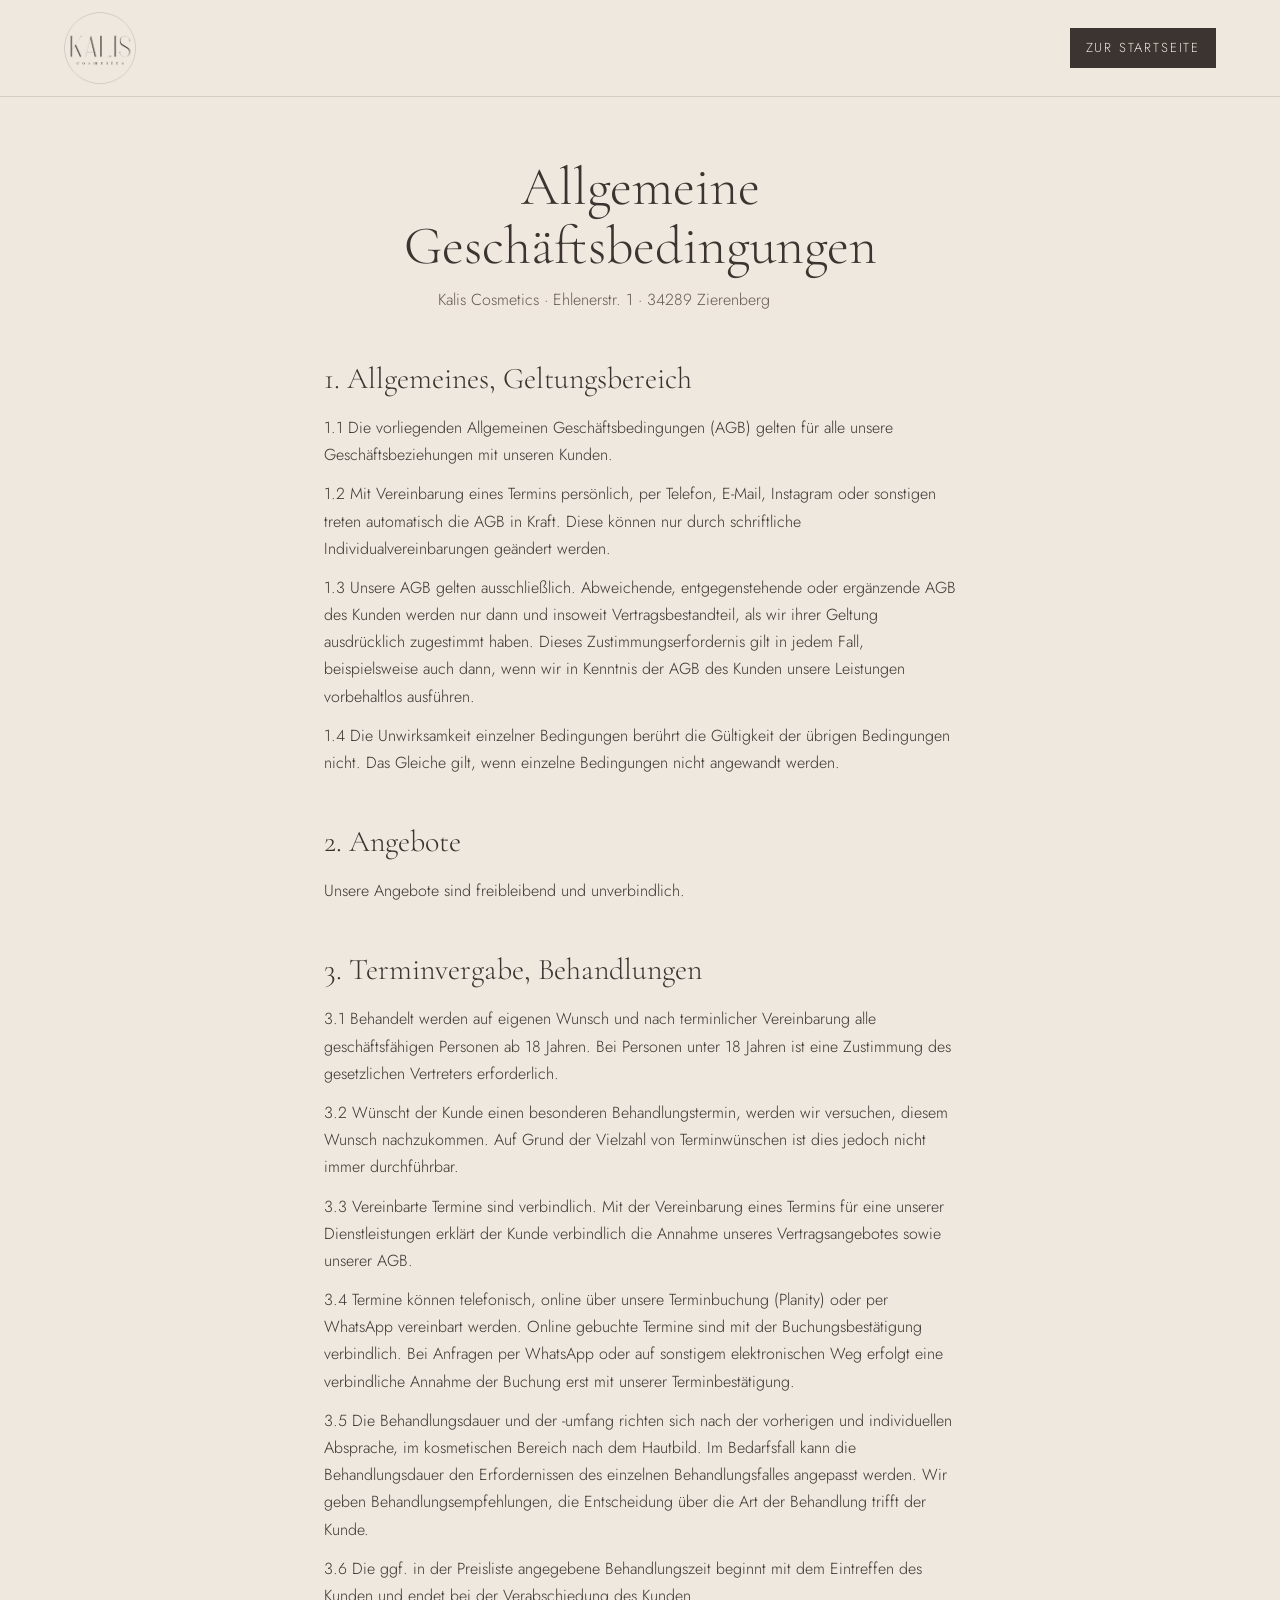
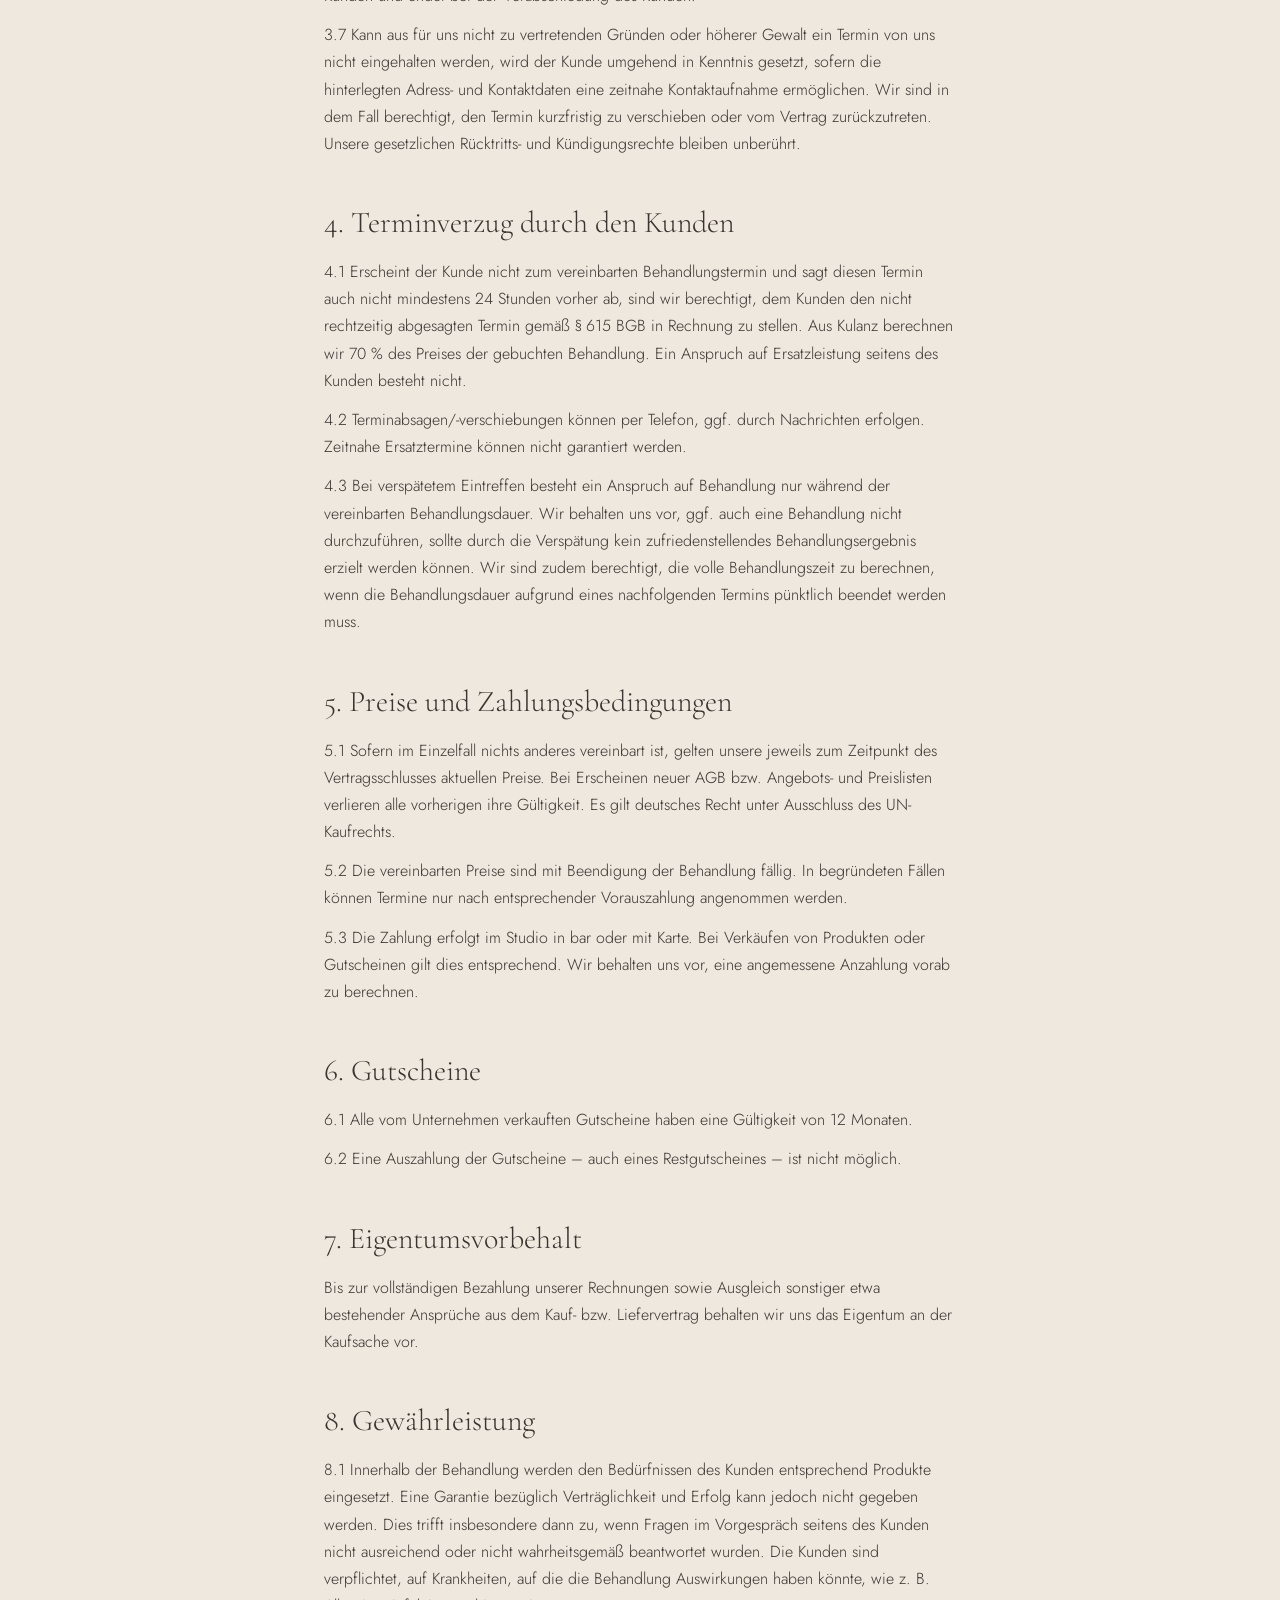
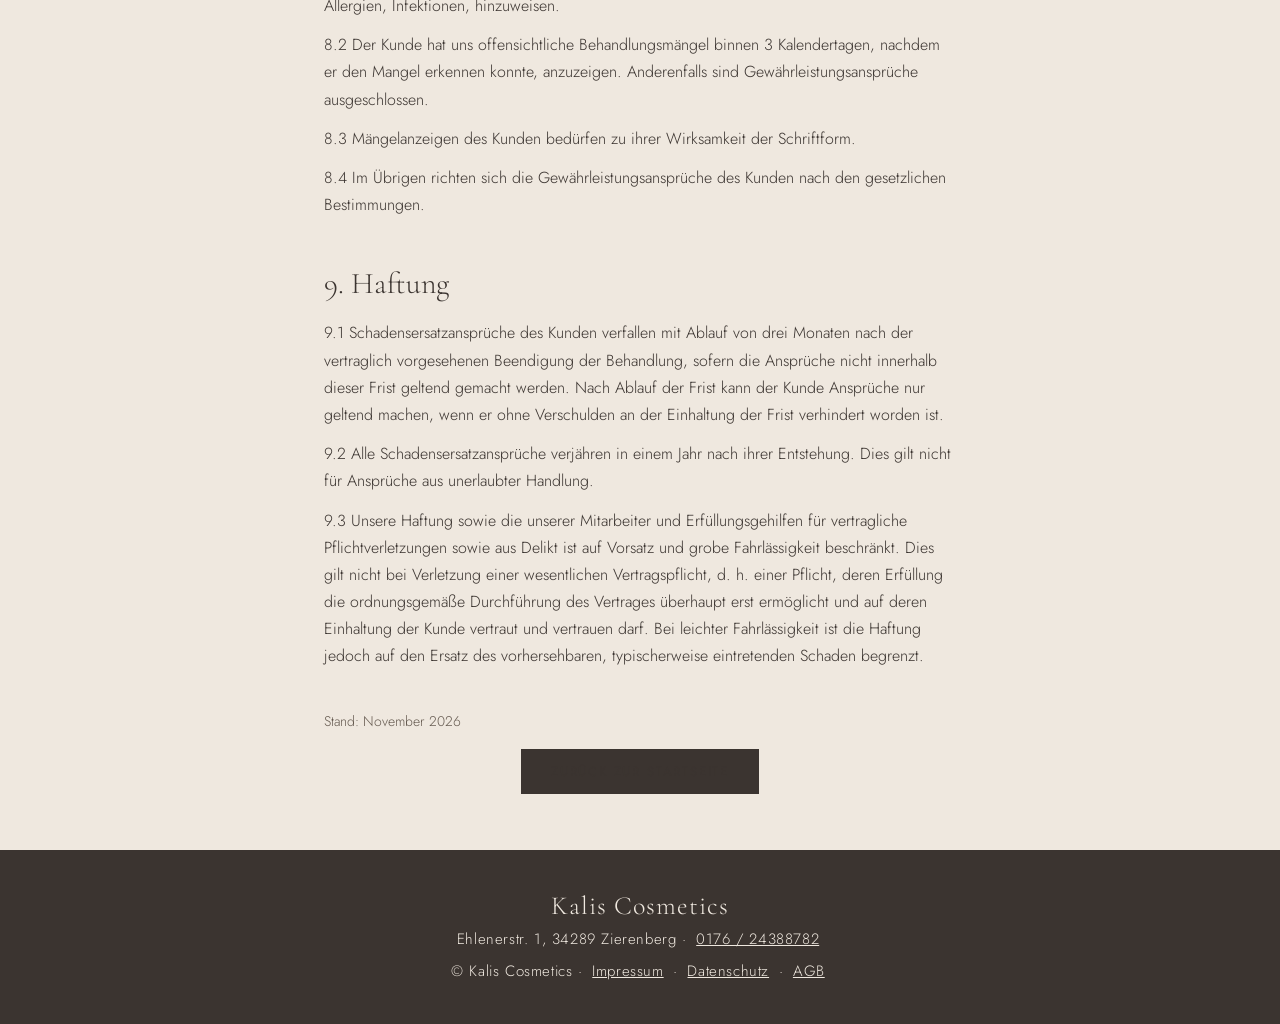
==== agb.html @ 8d2b88e7 "Add files via upload" ====
<!DOCTYPE html>
<html lang="de"><head><meta charset="utf-8"><meta name="viewport" content="width=device-width,initial-scale=1">
<meta name="theme-color" content="#efe8df">
<meta name="color-scheme" content="light">
<title>AGB – Kalis Cosmetics</title>
<meta name="description" content="Allgemeine Geschäftsbedingungen von Kalis Cosmetics in Zierenberg.">
<link rel="icon" href="logo.png" type="image/png">
<link rel="stylesheet" href="style.css?v=20261114e">
</head><body>
<header><a href="index.html" aria-label="Zur Startseite"><img class="logo" src="logo.png" alt="Kalis Cosmetics"></a>
<nav><a href="index.html" class="nav-btn">Zur Startseite</a></nav></header>
<main class="agb">
<h1>Allgemeine Geschäftsbedingungen</h1>
<p class="sub">Kalis Cosmetics · Ehlenerstr. 1 · 34289 Zierenberg</p>

<h2>1. Allgemeines, Geltungsbereich</h2>
<p>1.1 Die vorliegenden Allgemeinen Geschäftsbedingungen (AGB) gelten für alle unsere Geschäftsbeziehungen mit unseren Kunden.</p>
<p>1.2 Mit Vereinbarung eines Termins persönlich, per Telefon, E-Mail, Instagram oder sonstigen treten automatisch die AGB in Kraft. Diese können nur durch schriftliche Individualvereinbarungen geändert werden.</p>
<p>1.3 Unsere AGB gelten ausschließlich. Abweichende, entgegenstehende oder ergänzende AGB des Kunden werden nur dann und insoweit Vertragsbestandteil, als wir ihrer Geltung ausdrücklich zugestimmt haben. Dieses Zustimmungserfordernis gilt in jedem Fall, beispielsweise auch dann, wenn wir in Kenntnis der AGB des Kunden unsere Leistungen vorbehaltlos ausführen.</p>
<p>1.4 Die Unwirksamkeit einzelner Bedingungen berührt die Gültigkeit der übrigen Bedingungen nicht. Das Gleiche gilt, wenn einzelne Bedingungen nicht angewandt werden.</p>

<h2>2. Angebote</h2>
<p>Unsere Angebote sind freibleibend und unverbindlich.</p>

<h2>3. Terminvergabe, Behandlungen</h2>
<p>3.1 Behandelt werden auf eigenen Wunsch und nach terminlicher Vereinbarung alle geschäftsfähigen Personen ab 18 Jahren. Bei Personen unter 18 Jahren ist eine Zustimmung des gesetzlichen Vertreters erforderlich.</p>
<p>3.2 Wünscht der Kunde einen besonderen Behandlungstermin, werden wir versuchen, diesem Wunsch nachzukommen. Auf Grund der Vielzahl von Terminwünschen ist dies jedoch nicht immer durchführbar.</p>
<p>3.3 Vereinbarte Termine sind verbindlich. Mit der Vereinbarung eines Termins für eine unserer Dienstleistungen erklärt der Kunde verbindlich die Annahme unseres Vertragsangebotes sowie unserer AGB.</p>
<p>3.4 Termine können telefonisch, online über unsere Terminbuchung (Planity) oder per WhatsApp vereinbart werden. Online gebuchte Termine sind mit der Buchungsbestätigung verbindlich. Bei Anfragen per WhatsApp oder auf sonstigem elektronischen Weg erfolgt eine verbindliche Annahme der Buchung erst mit unserer Terminbestätigung.</p>
<p>3.5 Die Behandlungsdauer und der -umfang richten sich nach der vorherigen und individuellen Absprache, im kosmetischen Bereich nach dem Hautbild. Im Bedarfsfall kann die Behandlungsdauer den Erfordernissen des einzelnen Behandlungsfalles angepasst werden. Wir geben Behandlungsempfehlungen, die Entscheidung über die Art der Behandlung trifft der Kunde.</p>
<p>3.6 Die ggf. in der Preisliste angegebene Behandlungszeit beginnt mit dem Eintreffen des Kunden und endet bei der Verabschiedung des Kunden.</p>
<p>3.7 Kann aus für uns nicht zu vertretenden Gründen oder höherer Gewalt ein Termin von uns nicht eingehalten werden, wird der Kunde umgehend in Kenntnis gesetzt, sofern die hinterlegten Adress- und Kontaktdaten eine zeitnahe Kontaktaufnahme ermöglichen. Wir sind in dem Fall berechtigt, den Termin kurzfristig zu verschieben oder vom Vertrag zurückzutreten. Unsere gesetzlichen Rücktritts- und Kündigungsrechte bleiben unberührt.</p>

<h2>4. Terminverzug durch den Kunden</h2>
<p>4.1 Erscheint der Kunde nicht zum vereinbarten Behandlungstermin und sagt diesen Termin auch nicht mindestens 24 Stunden vorher ab, sind wir berechtigt, dem Kunden den nicht rechtzeitig abgesagten Termin gemäß § 615 BGB in Rechnung zu stellen. Aus Kulanz berechnen wir 70 % des Preises der gebuchten Behandlung. Ein Anspruch auf Ersatzleistung seitens des Kunden besteht nicht.</p>
<p>4.2 Terminabsagen/-verschiebungen können per Telefon, ggf. durch Nachrichten erfolgen. Zeitnahe Ersatztermine können nicht garantiert werden.</p>
<p>4.3 Bei verspätetem Eintreffen besteht ein Anspruch auf Behandlung nur während der vereinbarten Behandlungsdauer. Wir behalten uns vor, ggf. auch eine Behandlung nicht durchzuführen, sollte durch die Verspätung kein zufriedenstellendes Behandlungsergebnis erzielt werden können. Wir sind zudem berechtigt, die volle Behandlungszeit zu berechnen, wenn die Behandlungsdauer aufgrund eines nachfolgenden Termins pünktlich beendet werden muss.</p>

<h2>5. Preise und Zahlungsbedingungen</h2>
<p>5.1 Sofern im Einzelfall nichts anderes vereinbart ist, gelten unsere jeweils zum Zeitpunkt des Vertragsschlusses aktuellen Preise. Bei Erscheinen neuer AGB bzw. Angebots- und Preislisten verlieren alle vorherigen ihre Gültigkeit. Es gilt deutsches Recht unter Ausschluss des UN-Kaufrechts.</p>
<p>5.2 Die vereinbarten Preise sind mit Beendigung der Behandlung fällig. In begründeten Fällen können Termine nur nach entsprechender Vorauszahlung angenommen werden.</p>
<p>5.3 Die Zahlung erfolgt im Studio in bar oder mit Karte. Bei Verkäufen von Produkten oder Gutscheinen gilt dies entsprechend. Wir behalten uns vor, eine angemessene Anzahlung vorab zu berechnen.</p>

<h2>6. Gutscheine</h2>
<p>6.1 Alle vom Unternehmen verkauften Gutscheine haben eine Gültigkeit von 12 Monaten.</p>
<p>6.2 Eine Auszahlung der Gutscheine – auch eines Restgutscheines – ist nicht möglich.</p>

<h2>7. Eigentumsvorbehalt</h2>
<p>Bis zur vollständigen Bezahlung unserer Rechnungen sowie Ausgleich sonstiger etwa bestehender Ansprüche aus dem Kauf- bzw. Liefervertrag behalten wir uns das Eigentum an der Kaufsache vor.</p>

<h2>8. Gewährleistung</h2>
<p>8.1 Innerhalb der Behandlung werden den Bedürfnissen des Kunden entsprechend Produkte eingesetzt. Eine Garantie bezüglich Verträglichkeit und Erfolg kann jedoch nicht gegeben werden. Dies trifft insbesondere dann zu, wenn Fragen im Vorgespräch seitens des Kunden nicht ausreichend oder nicht wahrheitsgemäß beantwortet wurden. Die Kunden sind verpflichtet, auf Krankheiten, auf die die Behandlung Auswirkungen haben könnte, wie z. B. Allergien, Infektionen, hinzuweisen.</p>
<p>8.2 Der Kunde hat uns offensichtliche Behandlungsmängel binnen 3 Kalendertagen, nachdem er den Mangel erkennen konnte, anzuzeigen. Anderenfalls sind Gewährleistungsansprüche ausgeschlossen.</p>
<p>8.3 Mängelanzeigen des Kunden bedürfen zu ihrer Wirksamkeit der Schriftform.</p>
<p>8.4 Im Übrigen richten sich die Gewährleistungsansprüche des Kunden nach den gesetzlichen Bestimmungen.</p>

<h2>9. Haftung</h2>
<p>9.1 Schadensersatzansprüche des Kunden verfallen mit Ablauf von drei Monaten nach der vertraglich vorgesehenen Beendigung der Behandlung, sofern die Ansprüche nicht innerhalb dieser Frist geltend gemacht werden. Nach Ablauf der Frist kann der Kunde Ansprüche nur geltend machen, wenn er ohne Verschulden an der Einhaltung der Frist verhindert worden ist.</p>
<p>9.2 Alle Schadensersatzansprüche verjähren in einem Jahr nach ihrer Entstehung. Dies gilt nicht für Ansprüche aus unerlaubter Handlung.</p>
<p>9.3 Unsere Haftung sowie die unserer Mitarbeiter und Erfüllungsgehilfen für vertragliche Pflichtverletzungen sowie aus Delikt ist auf Vorsatz und grobe Fahrlässigkeit beschränkt. Dies gilt nicht bei Verletzung einer wesentlichen Vertragspflicht, d. h. einer Pflicht, deren Erfüllung die ordnungsgemäße Durchführung des Vertrages überhaupt erst ermöglicht und auf deren Einhaltung der Kunde vertraut und vertrauen darf. Bei leichter Fahrlässigkeit ist die Haftung jedoch auf den Ersatz des vorhersehbaren, typischerweise eintretenden Schaden begrenzt.</p>

<p class="stand">Stand: November 2026</p>
<p class="mehr"><a href="index.html" class="btn">Zurück zur Startseite</a></p>
</main>
<footer><p class="f-name">Kalis Cosmetics</p><p>Ehlenerstr. 1, 34289 Zierenberg · <a href="tel:+4917624388782">0176 / 24388782</a></p><p>© Kalis Cosmetics · <a href="index.html#impressum">Impressum</a> · <a href="index.html#datenschutz">Datenschutz</a> · <a href="agb.html">AGB</a></p></footer>
</body></html>
---- style.css ----
/* Schriften (.woff2) liegen direkt neben dieser Datei (nichts wird von Google geladen) */
@font-face{font-family:"Cormorant Garamond";font-style:normal;font-weight:300 400;font-display:swap;src:url(cormorant-latin-ext.woff2) format("woff2");unicode-range:U+0100-02BA,U+02BD-02C5,U+02C7-02CC,U+02CE-02D7,U+02DD-02FF,U+0304,U+0308,U+0329,U+1D00-1DBF,U+1E00-1E9F,U+1EF2-1EFF,U+2020,U+20A0-20AB,U+20AD-20C0,U+2113,U+2C60-2C7F,U+A720-A7FF}
@font-face{font-family:"Cormorant Garamond";font-style:normal;font-weight:300 400;font-display:swap;src:url(cormorant-latin.woff2) format("woff2");unicode-range:U+0000-00FF,U+0131,U+0152-0153,U+02BB-02BC,U+02C6,U+02DA,U+02DC,U+0304,U+0308,U+0329,U+2000-206F,U+20AC,U+2122,U+2191,U+2193,U+2212,U+2215,U+FEFF,U+FFFD}
@font-face{font-family:Jost;font-style:normal;font-weight:300 400;font-display:swap;src:url(jost-latin-ext.woff2) format("woff2");unicode-range:U+0100-02BA,U+02BD-02C5,U+02C7-02CC,U+02CE-02D7,U+02DD-02FF,U+0304,U+0308,U+0329,U+1D00-1DBF,U+1E00-1E9F,U+1EF2-1EFF,U+2020,U+20A0-20AB,U+20AD-20C0,U+2113,U+2C60-2C7F,U+A720-A7FF}
@font-face{font-family:Jost;font-style:normal;font-weight:300 400;font-display:swap;src:url(jost-latin.woff2) format("woff2");unicode-range:U+0000-00FF,U+0131,U+0152-0153,U+02BB-02BC,U+02C6,U+02DA,U+02DC,U+0304,U+0308,U+0329,U+2000-206F,U+20AC,U+2122,U+2191,U+2193,U+2212,U+2215,U+FEFF,U+FFFD}
:root{--bg:#efe8df;--bg2:#e6ddd1;--bg3:#ddd2c3;--tx:#3b3430;--mu:#64594f;--line:#3b343026}
*{box-sizing:border-box}html{scroll-behavior:smooth;background:var(--bg);color-scheme:light;-webkit-text-size-adjust:100%}
body{margin:0;background:var(--bg);color:var(--tx);font:300 17px/1.7 Jost,system-ui,sans-serif}
h1,h2,h3{font-family:"Cormorant Garamond",Georgia,serif;font-weight:300;margin:0}
header{display:flex;align-items:center;justify-content:space-between;padding:12px 5vw;position:sticky;top:0;background:var(--bg);z-index:5;border-bottom:1px solid var(--line)}
.logo{width:72px;height:72px;display:block}
nav a{margin-left:20px;color:var(--tx);text-decoration:none;font-size:13px;letter-spacing:.14em;text-transform:uppercase}
section{padding:70px 5vw;max-width:1340px;margin:auto}
h2{font-size:clamp(34px,6vw,52px);text-align:center;margin-bottom:10px}
.sub{text-align:center;color:var(--mu);margin:0 auto 38px;max-width:560px}
.hero{text-align:center;padding:60px 5vw 30px}.hero-logo{width:min(220px,50vw);height:auto;display:block;margin:0 auto 34px}.hero h1{font-size:clamp(40px,8vw,74px);line-height:1.1}
.hero p{color:var(--mu);max-width:520px;margin:16px auto 0}
.hero-foto{max-width:1240px;margin:30px auto 0;padding:0 5vw}.hero-foto img{width:100%;display:block}
.btn{display:inline-block;background:var(--tx);color:var(--bg);padding:13px 30px;border:0;text-decoration:none;letter-spacing:.14em;text-transform:uppercase;font:400 13px Jost,sans-serif;cursor:pointer;margin:4px}
.tiles{display:grid;grid-template-columns:repeat(4,1fr);gap:18px}
.tile{all:unset;box-sizing:border-box;cursor:pointer;background:var(--bg2);display:flex;flex-direction:column;text-align:center;color:var(--tx);border:1px solid var(--line);transition:background .2s;overflow:hidden}
.tile img{width:100%;aspect-ratio:4/3;object-fit:cover;display:block;transition:transform .5s}.tile:hover img,.tile:focus-visible img{transform:scale(1.04)}
.tile-text{flex:1;display:flex;flex-direction:column;justify-content:center;align-items:center;padding:18px 14px 20px;position:relative;background:inherit}
.tile:hover,.tile:focus-visible{background:var(--bg3);outline:1px solid var(--tx)}
.btn:hover{background:#2b2522}
.tile h3{font-size:30px;line-height:1.15}.tile span{font-size:13px;letter-spacing:.1em;text-transform:uppercase;color:var(--mu);margin-top:8px}
.tile em{font-style:normal;font-size:12px;letter-spacing:.14em;text-transform:uppercase;margin-top:16px;padding-bottom:2px;border-bottom:1px solid currentColor}
/* Fenster (Preise, Termin buchen, Galerie) – einfache Überlagerung, funktioniert in allen Browsern */
.modal{position:fixed;top:0;right:0;bottom:0;left:0;z-index:100;background:rgba(0,0,0,.66);display:flex;align-items:center;justify-content:center}
.modal[hidden]{display:none}
html.modal-offen,html.modal-offen body{overflow:hidden}
.modal-box{position:relative;max-width:640px;width:92vw;max-height:90vh;max-height:90dvh;background:var(--bg);color:var(--tx);overflow:hidden;box-shadow:0 20px 60px rgba(0,0,0,.25)}
/* Buchungsfenster: Kopf (×) bleibt stehen, nur der Inhalt scrollt */
/* (bewusst ohne Flexbox: iPhone/Safari zeigte das Fenster sonst mit 0 Höhe an) */
#dc{overflow-y:auto;max-height:90vh;max-height:90dvh;overscroll-behavior:contain;-webkit-overflow-scrolling:touch}

.d{padding:30px 26px 0}.d h3{font-size:38px;padding-right:36px;line-height:1.1}
.aktion{position:sticky;bottom:0;background:var(--bg);border-top:1px solid var(--line);margin:22px -26px 0;padding:14px 26px 18px}
.aktion .btn{margin:4px 6px 4px 0}
.d h4{font:400 13px Jost;letter-spacing:.14em;text-transform:uppercase;margin:22px 0 4px}
ul{list-style:none;margin:0;padding:0}li{display:flex;justify-content:space-between;align-items:baseline;gap:14px;padding:8px 0;border-bottom:1px solid var(--line);font-size:16px}li b{font-weight:400;white-space:nowrap}
.note{color:var(--mu);font-size:15px;margin:14px 0}.note a{color:var(--tx)}
.preis-hinweis{font-size:14px;line-height:1.5;background:var(--bg2);border-left:2px solid var(--tx);padding:10px 14px;margin:12px 0 8px}
.preis-info{font-size:14px;color:var(--mu);max-width:640px;margin:10px auto 0;text-align:center}
.x{position:absolute;top:6px;right:8px;z-index:3;width:44px;height:44px;background:none;border:0;font-size:32px;line-height:1;cursor:pointer;color:var(--tx)}

.team{display:grid;grid-template-columns:repeat(auto-fit,minmax(165px,1fr));gap:24px;text-align:center}
.team img,.ph{width:130px;height:130px;border-radius:50%;object-fit:cover;object-position:top;background:var(--bg2);margin:0 auto 10px;display:block}
.team h3{font-size:30px}.team p{font-size:15px;color:var(--mu);margin:3px 0}.team .rolle{font-size:12px;letter-spacing:.12em;text-transform:uppercase;color:var(--tx);margin-bottom:8px}
.gal{display:grid;grid-template-columns:repeat(3,1fr);gap:10px}
.gi{all:unset;cursor:zoom-in;display:block;overflow:hidden}.gi.zu{display:none}
.gi img{width:100%;aspect-ratio:1;object-fit:cover;display:block;transition:transform .4s}.gi:hover img,.gi:focus-visible img{transform:scale(1.04)}.gi:focus-visible{outline:2px solid var(--tx)}
.modal.lb{background:rgba(29,25,23,.95)}
.lb img{max-width:92vw;max-height:88vh;object-fit:contain;display:block}
.lb .x{color:#fff;position:fixed;top:14px;right:20px;font-size:38px}
.lb-nav{position:fixed;top:50%;transform:translateY(-50%);background:none;border:0;color:#fff;font-size:56px;line-height:1;padding:10px 18px;cursor:pointer}
.lb-prev{left:6px}.lb-next{right:6px}
.about{max-width:860px;margin:0 auto 60px;text-align:center}.about p{margin:0 0 18px}
.about .lead{font:300 clamp(24px,3.4vw,30px)/1.35 "Cormorant Garamond",Georgia,serif}
.h2-team{margin-bottom:34px;scroll-margin-top:110px}
.hero-btn{margin-top:28px}.h1-klein{display:block;font:400 13px/1.4 Jost,sans-serif;letter-spacing:.2em;text-transform:uppercase;color:var(--mu);margin-bottom:14px}.hero .hero-klein{margin-top:12px;font-size:15px}.hero-klein a{color:var(--tx)}
.btn-hell{background:transparent;color:var(--tx);outline:1px solid var(--tx);outline-offset:-1px}.btn-hell:hover{background:var(--bg2)}
.k a.btn{color:var(--bg);text-decoration:none}.k a.btn-hell{color:var(--tx)}
.lbl-k{font-weight:400;font-size:13px;letter-spacing:.14em;text-transform:uppercase}
footer p{margin:6px 0}.f-name{font:300 26px "Cormorant Garamond",Georgia,serif;letter-spacing:.04em}
section{scroll-margin-top:96px}
.burger{display:none;background:none;border:0;cursor:pointer;padding:10px;margin-right:6px}
.burger span{display:block;width:24px;height:1.5px;background:var(--tx);margin:5px 0;transition:transform .25s,opacity .25s}
.burger[aria-expanded="true"] span:nth-child(1){transform:translateY(6.5px) rotate(45deg)}
.burger[aria-expanded="true"] span:nth-child(2){opacity:0}
.burger[aria-expanded="true"] span:nth-child(3){transform:translateY(-6.5px) rotate(-45deg)}
.menu{display:flex;align-items:center}
.agb{max-width:760px;margin:auto;padding:60px 5vw 40px}.agb h1{font-size:clamp(36px,6vw,54px);text-align:center;line-height:1.1}
.agb h2{font-size:30px;text-align:left;margin:40px 0 10px}.agb p{font-size:16px;margin:0 0 12px}
.agb .sub{margin-top:10px}.agb .stand{color:var(--mu);font-size:14px;margin-top:40px}.agb .mehr{text-align:center}
.agb-hinweis{font-size:14px;color:var(--mu);margin:10px 0 0}.agb-hinweis a{color:var(--tx)}
.k{text-align:center}.k a{color:var(--tx)}
.k-hinweis{display:block;max-width:440px;margin:6px auto 10px;font-size:15px;line-height:1.55;color:var(--mu);background:var(--bg2);padding:10px 14px}
.legal{max-width:900px;font-size:15px;color:var(--mu)}.legal h3{font:400 13px Jost,sans-serif;letter-spacing:.14em;text-transform:uppercase;color:var(--tx);margin:22px 0 4px}.legal p{margin:0 0 10px}.legal a{color:var(--tx)}
footer{text-align:center;padding:34px 5vw;font-size:15px;color:var(--bg);background:var(--tx);letter-spacing:.04em}footer a{color:var(--bg);margin:0 4px}
nav{display:flex;align-items:center}
.news{display:grid;grid-template-columns:repeat(4,1fr);gap:20px}
.card{background:var(--bg2);border:1px solid var(--line);display:flex;flex-direction:column}
.card img{width:100%;aspect-ratio:4/5;object-fit:cover;object-position:center 25%;display:block}.card img.ganz{object-fit:contain;background:#efe8e1}
.card>div{padding:18px 18px 22px;display:flex;flex-direction:column;flex:1}
.card .lbl{font-size:11px;letter-spacing:.16em;text-transform:uppercase;color:var(--mu)}
.card h3{font-size:30px;line-height:1.15;margin:4px 0 8px}.card p{font-size:16px;margin:0 0 16px}.card>div>.btn{margin-top:auto}
.card .btn+.btn{margin-top:8px}
.card-preise{margin:-4px 0 12px}.card-preise li{font-size:15px;padding:7px 0}.card .card-hinweis{font-size:14px;color:var(--mu);flex:0 0 auto}
@media(min-width:641px){
  .card.gross{grid-column:1/-1;flex-direction:row}
  .card.gross img{width:44%;aspect-ratio:1;flex:none}
  .card.gross>div{padding:36px 44px;justify-content:center}
  .card.gross h3{font-size:44px}.card.gross p{flex:0 0 auto;font-size:17px}
  .card.gross .card-preise li{font-size:17px}
}
.card .btn{align-self:flex-start;margin:0;padding:12px 14px;font-size:12px;letter-spacing:.1em;text-align:center}
.preisliste{columns:2 380px;column-gap:48px}
.pl{break-inside:avoid;margin-bottom:40px}.pl h3{font-size:32px}.pl .who{margin:0 0 4px}
.pl summary{list-style:none;cursor:default}.pl summary::-webkit-details-marker{display:none}
.pl summary .auf-zu{display:none}
.pl h4{font:400 12px Jost,sans-serif;letter-spacing:.14em;text-transform:uppercase;margin:18px 0 2px;color:var(--mu)}
.pl>p:not(.who):not(.note){font-size:14px;color:var(--mu)}
li s{color:var(--mu);margin-right:4px}.ak{font-style:normal;font-size:10px;letter-spacing:.12em;text-transform:uppercase;background:var(--tx);color:var(--bg);padding:2px 6px;margin-left:6px;vertical-align:middle}
@media print{header,nav,.hero,.hero-foto,#aktuelles,#leistungen,#ueber-uns,#galerie,#kontakt,.legal,footer,.mehr button{display:none!important}#preise{padding:0}body{background:#fff}.ak{border:1px solid #000}}
.mehr{margin-top:26px}.mehr a{color:var(--tx)}
nav .nav-btn{background:var(--tx);color:var(--bg);padding:9px 16px}nav .nav-btn:hover{background:#2b2522}
.wahl{display:grid;gap:12px;margin-top:20px}
.wahl .wahl-k{all:unset;display:block;box-sizing:border-box;cursor:pointer;padding:18px 20px;background:var(--bg2);border:1px solid var(--line);transition:background .2s}
.wahl .wahl-k:hover,.wahl .wahl-k:focus-visible{background:var(--bg3);outline:1px solid var(--tx)}
.wahl strong{display:block;font:300 28px/1.2 "Cormorant Garamond",Georgia,serif}.wahl span{font-size:14px;color:var(--mu)}
@media(max-width:900px){.tiles{grid-template-columns:repeat(2,1fr)}.news{grid-template-columns:repeat(2,1fr)}}
@media(max-width:860px){
  .burger{display:block}
  .menu{display:none;position:absolute;top:100%;left:0;right:0;flex-direction:column;align-items:stretch;background:var(--bg);border-bottom:1px solid var(--line);box-shadow:0 12px 24px #3b343014;padding:6px 5vw 14px}
  .menu.auf{display:flex}
  .menu a{margin:0;padding:14px 0;font-size:14px;border-bottom:1px solid var(--line)}.menu a:last-child{border-bottom:0}
  nav .nav-btn{margin-left:4px}
}
@media(max-width:640px){nav .nav-btn{padding:8px 12px;font-size:11px}.logo{width:60px;height:60px}section{padding:50px 5vw}.gal{grid-template-columns:repeat(2,1fr);gap:6px}.lb-nav{font-size:40px;padding:8px}
  /* Aktuelles: untereinander */
  .news{grid-template-columns:1fr;gap:16px}.card img{aspect-ratio:4/3}.card img.ganz{aspect-ratio:1}
  /* Leistungen: zwei Kacheln nebeneinander */
  .tiles{grid-template-columns:repeat(2,1fr);gap:10px}.tile-text{padding:12px 8px 14px}
  .tile h3{font-size:22px}.tile span{font-size:11px}.tile em{font-size:11px;margin-top:10px}
  /* Preisliste: Bereiche zum Aufklappen */
  .pl{margin-bottom:0;border-bottom:1px solid var(--line)}.pl summary{cursor:pointer;display:flex;align-items:center;gap:12px;padding:14px 0}
  .pl summary>div{flex:1}.pl summary h3{font-size:27px}.pl summary .who{margin:0}
  .pl summary .auf-zu{display:block;font-size:28px;font-weight:300;line-height:1;transition:transform .2s}.pl[open] summary .auf-zu{transform:rotate(45deg)}
  .pl[open]{padding-bottom:18px}
  /* Team: zwei nebeneinander */
  .team{grid-template-columns:repeat(2,1fr);gap:30px 14px}.team img,.ph{width:110px;height:110px}.team h3{font-size:26px}
}
.nur-handy{display:none}@media(max-width:640px){.nur-handy{display:inline}}
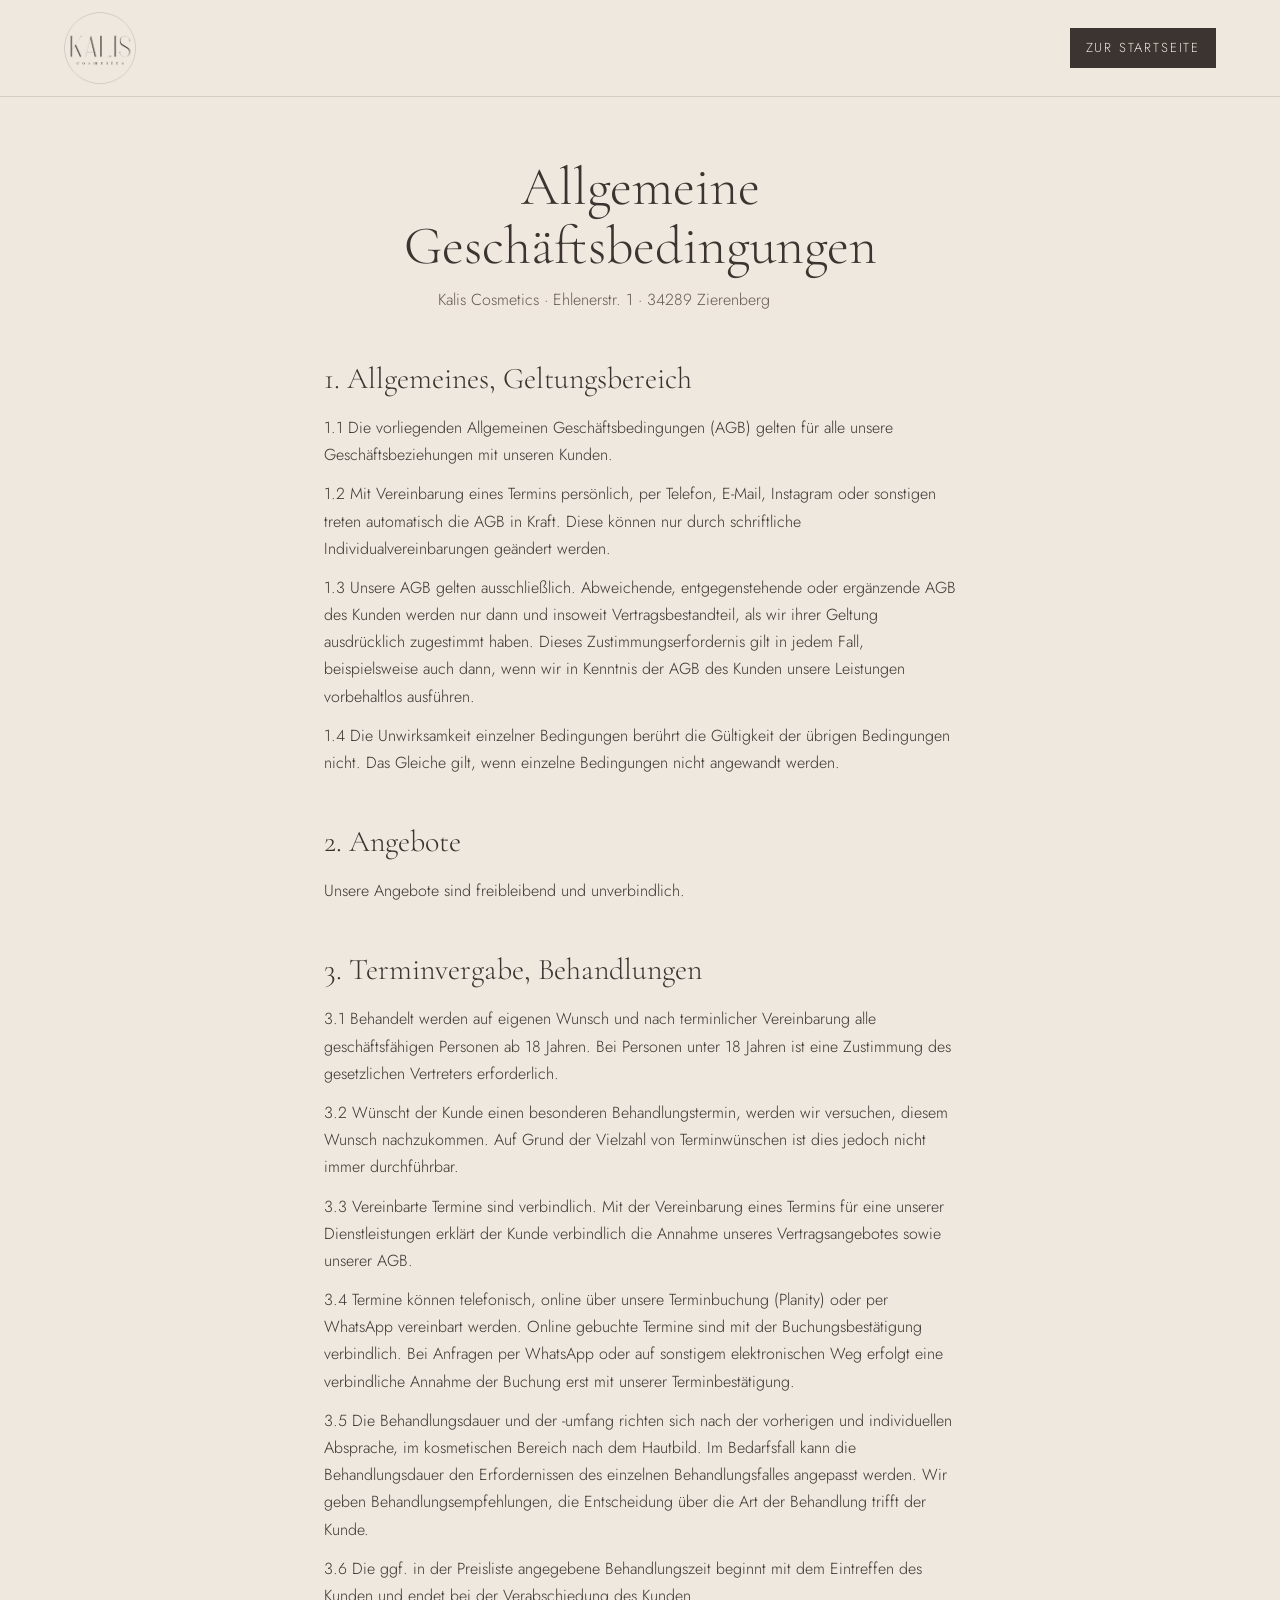
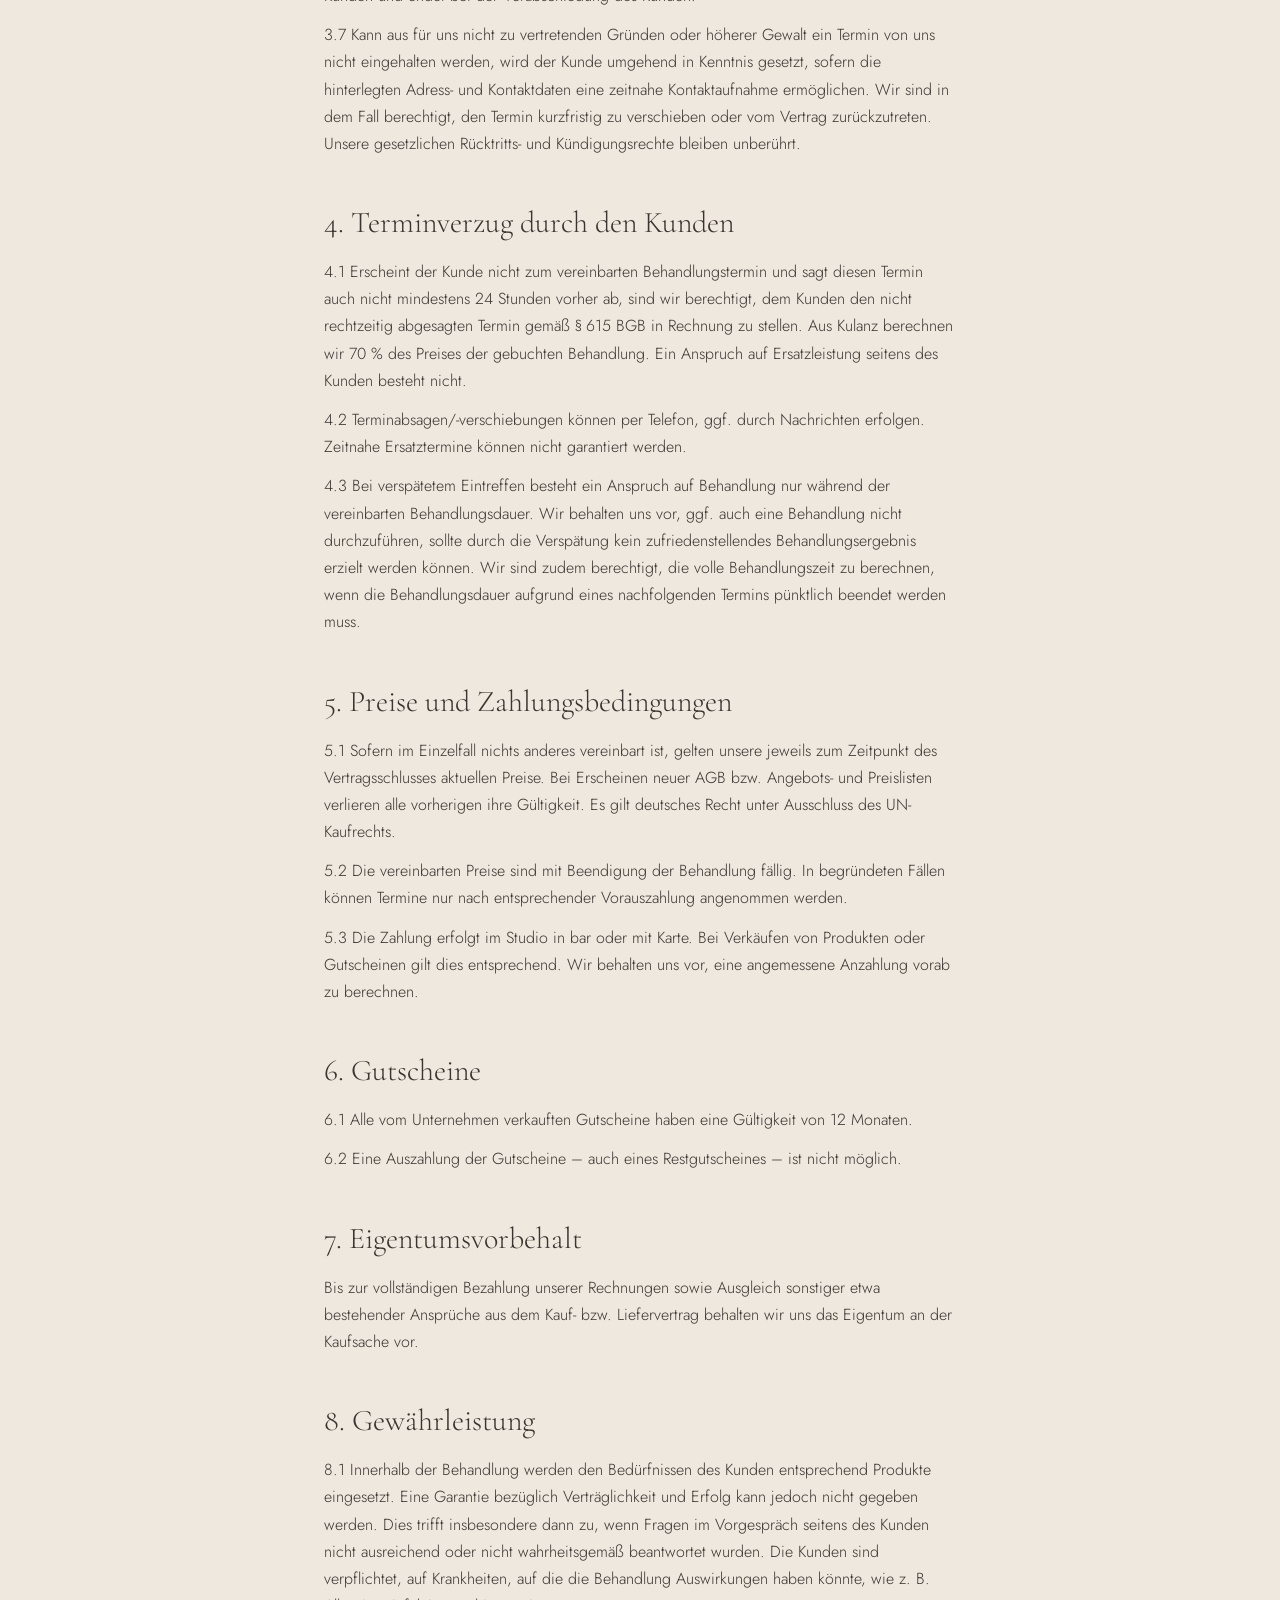
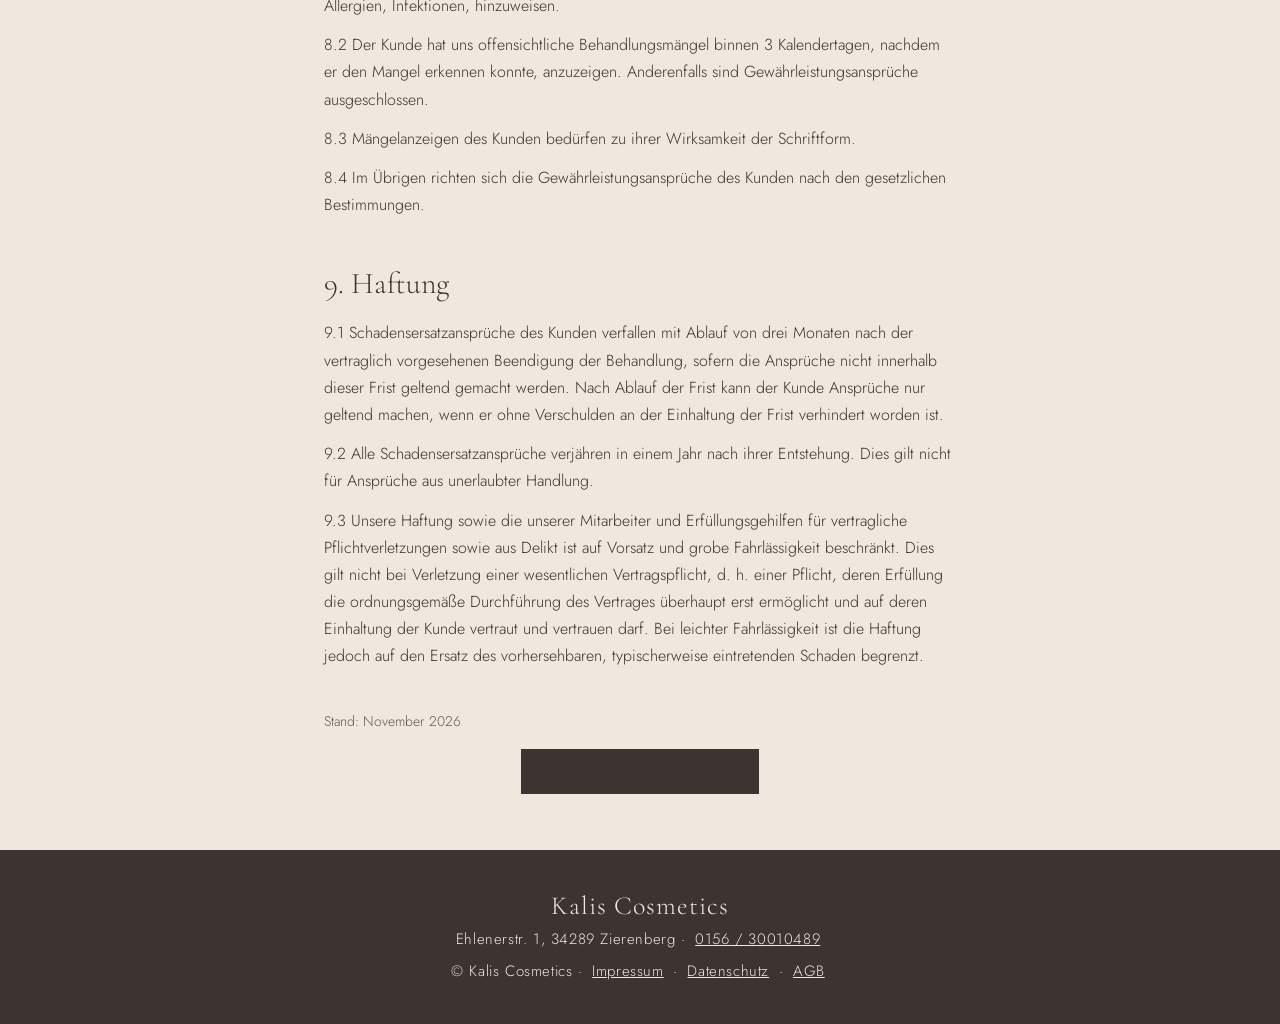
==== commit 5a6d5bbf: "Add files via upload" ====
--- a/agb.html
+++ b/agb.html
@@ -5,7 +5,7 @@
 <title>AGB – Kalis Cosmetics</title>
 <meta name="description" content="Allgemeine Geschäftsbedingungen von Kalis Cosmetics in Zierenberg.">
 <link rel="icon" href="logo.png" type="image/png">
-<link rel="stylesheet" href="style.css?v=20261114e">
+<link rel="stylesheet" href="style.css?v=20261117c">
 </head><body>
 <header><a href="index.html" aria-label="Zur Startseite"><img class="logo" src="logo.png" alt="Kalis Cosmetics"></a>
 <nav><a href="index.html" class="nav-btn">Zur Startseite</a></nav></header>
@@ -62,5 +62,5 @@
 <p class="stand">Stand: November 2026</p>
 <p class="mehr"><a href="index.html" class="btn">Zurück zur Startseite</a></p>
 </main>
-<footer><p class="f-name">Kalis Cosmetics</p><p>Ehlenerstr. 1, 34289 Zierenberg · <a href="tel:+4917624388782">0176 / 24388782</a></p><p>© Kalis Cosmetics · <a href="index.html#impressum">Impressum</a> · <a href="index.html#datenschutz">Datenschutz</a> · <a href="agb.html">AGB</a></p></footer>
+<footer><p class="f-name">Kalis Cosmetics</p><p>Ehlenerstr. 1, 34289 Zierenberg · <a href="tel:+4915630010489">0156 / 30010489</a></p><p>© Kalis Cosmetics · <a href="index.html#impressum">Impressum</a> · <a href="index.html#datenschutz">Datenschutz</a> · <a href="agb.html">AGB</a></p></footer>
 </body></html>
--- a/style.css
+++ b/style.css
@@ -4,7 +4,7 @@
 @font-face{font-family:Jost;font-style:normal;font-weight:300 400;font-display:swap;src:url(jost-latin-ext.woff2) format("woff2");unicode-range:U+0100-02BA,U+02BD-02C5,U+02C7-02CC,U+02CE-02D7,U+02DD-02FF,U+0304,U+0308,U+0329,U+1D00-1DBF,U+1E00-1E9F,U+1EF2-1EFF,U+2020,U+20A0-20AB,U+20AD-20C0,U+2113,U+2C60-2C7F,U+A720-A7FF}
 @font-face{font-family:Jost;font-style:normal;font-weight:300 400;font-display:swap;src:url(jost-latin.woff2) format("woff2");unicode-range:U+0000-00FF,U+0131,U+0152-0153,U+02BB-02BC,U+02C6,U+02DA,U+02DC,U+0304,U+0308,U+0329,U+2000-206F,U+20AC,U+2122,U+2191,U+2193,U+2212,U+2215,U+FEFF,U+FFFD}
 :root{--bg:#efe8df;--bg2:#e6ddd1;--bg3:#ddd2c3;--tx:#3b3430;--mu:#64594f;--line:#3b343026}
-*{box-sizing:border-box}html{scroll-behavior:smooth;background:var(--bg);color-scheme:light;-webkit-text-size-adjust:100%}
+*{box-sizing:border-box}[hidden]{display:none!important}html{scroll-behavior:smooth;background:var(--bg);color-scheme:light;-webkit-text-size-adjust:100%}
 body{margin:0;background:var(--bg);color:var(--tx);font:300 17px/1.7 Jost,system-ui,sans-serif}
 h1,h2,h3{font-family:"Cormorant Garamond",Georgia,serif;font-weight:300;margin:0}
 header{display:flex;align-items:center;justify-content:space-between;padding:12px 5vw;position:sticky;top:0;background:var(--bg);z-index:5;border-bottom:1px solid var(--line)}
@@ -17,7 +17,7 @@
 .hero p{color:var(--mu);max-width:520px;margin:16px auto 0}
 .hero-foto{max-width:1240px;margin:30px auto 0;padding:0 5vw}.hero-foto img{width:100%;display:block}
 .btn{display:inline-block;background:var(--tx);color:var(--bg);padding:13px 30px;border:0;text-decoration:none;letter-spacing:.14em;text-transform:uppercase;font:400 13px Jost,sans-serif;cursor:pointer;margin:4px}
-.tiles{display:grid;grid-template-columns:repeat(4,1fr);gap:18px}
+.tiles{display:grid;grid-template-columns:repeat(3,1fr);gap:20px;max-width:1100px;margin:0 auto}
 .tile{all:unset;box-sizing:border-box;cursor:pointer;background:var(--bg2);display:flex;flex-direction:column;text-align:center;color:var(--tx);border:1px solid var(--line);transition:background .2s;overflow:hidden}
 .tile img{width:100%;aspect-ratio:4/3;object-fit:cover;display:block;transition:transform .5s}.tile:hover img,.tile:focus-visible img{transform:scale(1.04)}
 .tile-text{flex:1;display:flex;flex-direction:column;justify-content:center;align-items:center;padding:18px 14px 20px;position:relative;background:inherit}
@@ -47,8 +47,14 @@
 .team{display:grid;grid-template-columns:repeat(auto-fit,minmax(165px,1fr));gap:24px;text-align:center}
 .team img,.ph{width:130px;height:130px;border-radius:50%;object-fit:cover;object-position:top;background:var(--bg2);margin:0 auto 10px;display:block}
 .team h3{font-size:30px}.team p{font-size:15px;color:var(--mu);margin:3px 0}.team .rolle{font-size:12px;letter-spacing:.12em;text-transform:uppercase;color:var(--tx);margin-bottom:8px}
-.gal{display:grid;grid-template-columns:repeat(3,1fr);gap:10px}
-.gi{all:unset;cursor:zoom-in;display:block;overflow:hidden}.gi.zu{display:none}
+/* Galerie: Flex statt Raster, damit eine unvollständige letzte Reihe mittig steht */
+.gal{display:flex;flex-wrap:wrap;justify-content:center;gap:10px}
+.gi{all:unset;cursor:zoom-in;display:block;overflow:hidden;flex:0 0 calc((100% - 20px)/3);box-sizing:border-box}.gi.zu{display:none}
+.gal-titel{font-size:32px;text-align:center;margin:34px 0 18px}#galerie .sub+.gal-titel{margin-top:10px}
+.gal-tabs{display:flex;flex-wrap:wrap;justify-content:center;gap:8px;margin:0 auto 22px;max-width:1200px}
+.gal-tabs button{all:unset;cursor:pointer;padding:9px 16px;border:1px solid var(--tx);font-size:12px;letter-spacing:.12em;text-transform:uppercase;color:var(--tx);transition:background .2s}
+.gal-tabs button:hover{background:var(--bg2)}.gal-tabs button:focus-visible{outline:2px solid var(--tx);outline-offset:2px}
+.gal-tabs button[aria-selected="true"]{background:var(--tx);color:var(--bg)}
 .gi img{width:100%;aspect-ratio:1;object-fit:cover;display:block;transition:transform .4s}.gi:hover img,.gi:focus-visible img{transform:scale(1.04)}.gi:focus-visible{outline:2px solid var(--tx)}
 .modal.lb{background:rgba(29,25,23,.95)}
 .lb img{max-width:92vw;max-height:88vh;object-fit:contain;display:block}
@@ -86,6 +92,7 @@
 .card .lbl{font-size:11px;letter-spacing:.16em;text-transform:uppercase;color:var(--mu)}
 .card h3{font-size:30px;line-height:1.15;margin:4px 0 8px}.card p{font-size:16px;margin:0 0 16px}.card>div>.btn{margin-top:auto}
 .card .btn+.btn{margin-top:8px}
+.card-link2{display:inline-block;margin-top:10px;font-size:13px;color:var(--tx);word-break:break-word}
 .card-preise{margin:-4px 0 12px}.card-preise li{font-size:15px;padding:7px 0}.card .card-hinweis{font-size:14px;color:var(--mu);flex:0 0 auto}
 @media(min-width:641px){
   .card.gross{grid-column:1/-1;flex-direction:row}
@@ -109,7 +116,9 @@
 .wahl .wahl-k{all:unset;display:block;box-sizing:border-box;cursor:pointer;padding:18px 20px;background:var(--bg2);border:1px solid var(--line);transition:background .2s}
 .wahl .wahl-k:hover,.wahl .wahl-k:focus-visible{background:var(--bg3);outline:1px solid var(--tx)}
 .wahl strong{display:block;font:300 28px/1.2 "Cormorant Garamond",Georgia,serif}.wahl span{font-size:14px;color:var(--mu)}
-@media(max-width:900px){.tiles{grid-template-columns:repeat(2,1fr)}.news{grid-template-columns:repeat(2,1fr)}}
+@media(max-width:900px){.tiles{grid-template-columns:repeat(2,1fr)}.news{grid-template-columns:repeat(2,1fr)}
+  /* bei ungerader Anzahl die letzte Kachel mittig statt allein links */
+  .tiles>.tile:last-child:nth-child(odd){grid-column:1/-1;width:calc(50% - 5px);justify-self:center}}
 @media(max-width:860px){
   .burger{display:block}
   .menu{display:none;position:absolute;top:100%;left:0;right:0;flex-direction:column;align-items:stretch;background:var(--bg);border-bottom:1px solid var(--line);box-shadow:0 12px 24px #3b343014;padding:6px 5vw 14px}
@@ -117,7 +126,10 @@
   .menu a{margin:0;padding:14px 0;font-size:14px;border-bottom:1px solid var(--line)}.menu a:last-child{border-bottom:0}
   nav .nav-btn{margin-left:4px}
 }
-@media(max-width:640px){nav .nav-btn{padding:8px 12px;font-size:11px}.logo{width:60px;height:60px}section{padding:50px 5vw}.gal{grid-template-columns:repeat(2,1fr);gap:6px}.lb-nav{font-size:40px;padding:8px}
+@media(max-width:640px){nav .nav-btn{padding:8px 12px;font-size:11px}.logo{width:60px;height:60px}section{padding:40px 5vw}
+  /* Preisliste am Handy ohne Spalten-Layout (Safari zeigt sonst große Leerflächen) */
+  .preisliste{columns:auto;column-gap:0}.pl{break-inside:auto}
+  h2{margin-bottom:6px}.sub{margin-bottom:24px}.gal{gap:6px}.gi{flex-basis:calc((100% - 6px)/2)}.gal-titel{font-size:27px}.gal-tabs{gap:6px}.gal-tabs button{padding:8px 11px;font-size:11px;letter-spacing:.08em}.lb-nav{font-size:40px;padding:8px}
   /* Aktuelles: untereinander */
   .news{grid-template-columns:1fr;gap:16px}.card img{aspect-ratio:4/3}.card img.ganz{aspect-ratio:1}
   /* Leistungen: zwei Kacheln nebeneinander */
@@ -130,5 +142,7 @@
   .pl[open]{padding-bottom:18px}
   /* Team: zwei nebeneinander */
   .team{grid-template-columns:repeat(2,1fr);gap:30px 14px}.team img,.ph{width:110px;height:110px}.team h3{font-size:26px}
+  /* letzte Person bei ungerader Anzahl mittig, damit kein leerer Platz entsteht */
+  .team>div:last-child:nth-child(odd){grid-column:1/-1;max-width:50%;margin:0 auto}
 }
 .nur-handy{display:none}@media(max-width:640px){.nur-handy{display:inline}}
